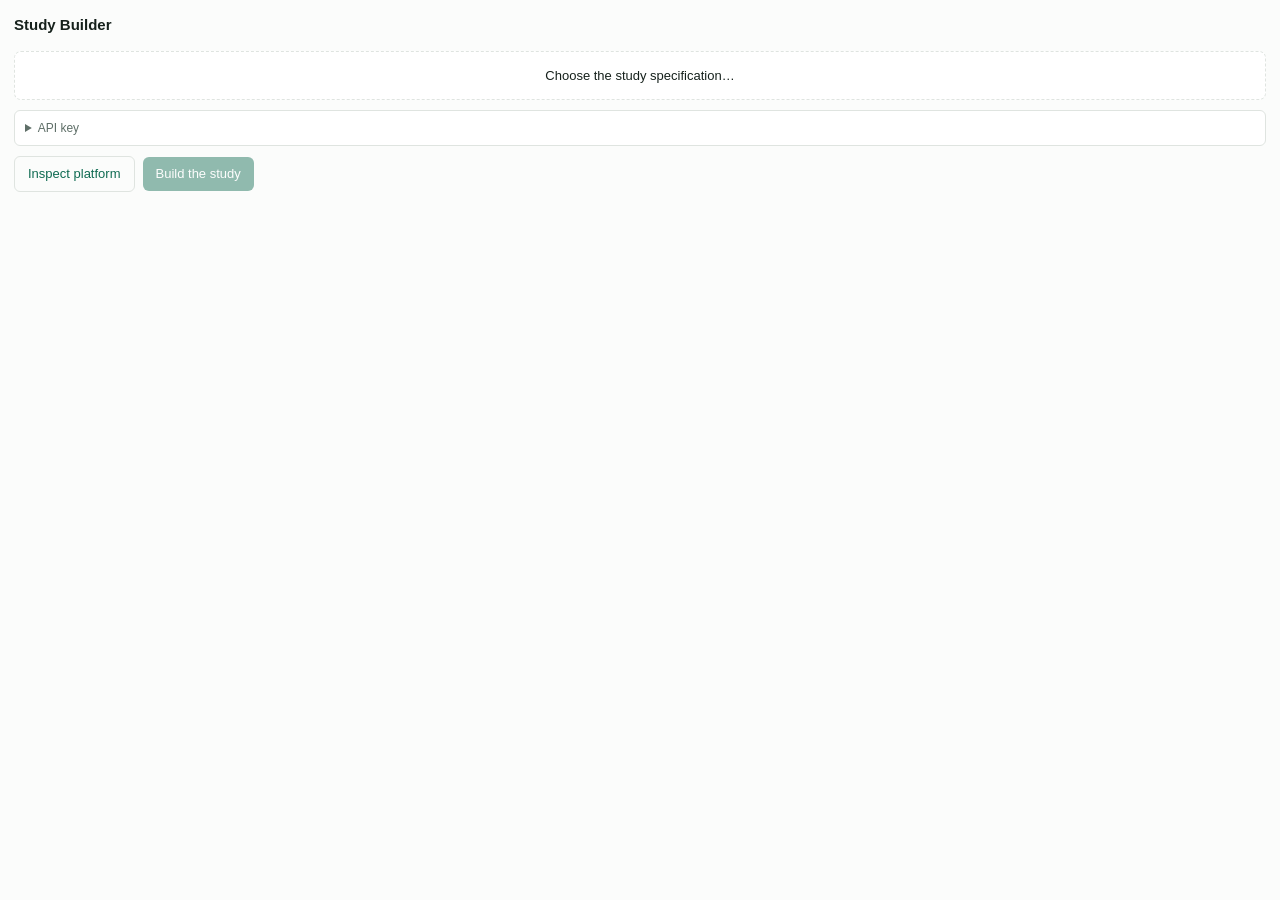
==== extension/panel/panel.html @ f739541d "feat: the human gate, and the run record gate.js turns raw escalations into a reviewer's worklist. T" ====
<!doctype html>
<meta charset="utf-8">
<title>Study Builder</title>
<link rel="stylesheet" href="panel.css">
<body>
<header>
  <h1>Study Builder</h1>
  <span id="platform" class="muted"></span>
</header>

<section id="setup">
  <label class="file">
    <input type="file" id="ir" accept="application/json">
    <span>Choose the study specification…</span>
  </label>
  <div id="irsummary" class="muted"></div>
  <details id="keybox">
    <summary>API key</summary>
    <input type="password" id="key" placeholder="sk-…">
    <button id="savekey" class="ghost">Save</button>
    <p class="muted small">Used only to read this platform's element library and map field types — a couple of calls per platform, never per field.</p>
  </details>
  <div class="row">
    <button id="inspect" class="ghost">Inspect platform</button>
    <button id="start" disabled>Build the study</button>
  </div>
</section>

<section id="progress" hidden>
  <div class="bar"><div id="fill"></div></div>
  <div id="counts" class="muted small"></div>
  <button id="stop" class="ghost small">Stop</button>
</section>

<section id="queue" hidden>
  <h2>Decisions <span id="qhead" class="muted"></span></h2>
  <div id="items"></div>
</section>

<section id="done" hidden>
  <h2>Run record</h2>
  <pre id="record"></pre>
  <div class="row">
    <button id="dljson" class="ghost">Download JSON</button>
    <button id="dltxt" class="ghost">Download summary</button>
  </div>
</section>

<script src="panel.js"></script>
</body>
---- extension/panel/panel.css ----
:root{--ink:#16211c;--dim:#5f6f68;--line:#dfe4e0;--bg:#fbfcfb;--card:#fff;
      --block:#8a2f28;--blockbg:#fbeceb;--flag:#8a5c14;--flagbg:#fbf3e6;--ok:#0f6b52;--okbg:#e7f2ee}
*{box-sizing:border-box}
body{margin:0;padding:14px;font:13px/1.5 ui-sans-serif,-apple-system,"Segoe UI",sans-serif;
     background:var(--bg);color:var(--ink);min-width:340px}
header{display:flex;align-items:baseline;gap:10px;margin-bottom:14px}
h1{font-size:15px;margin:0;font-weight:650}
h2{font-size:12px;text-transform:uppercase;letter-spacing:.06em;color:var(--dim);margin:18px 0 8px}
.muted{color:var(--dim)} .small{font-size:12px}
.row{display:flex;gap:8px;align-items:center;margin-top:10px}
button{font:inherit;border:0;border-radius:6px;padding:7px 13px;background:var(--ok);color:#fff;cursor:pointer}
button:disabled{opacity:.45;cursor:default}
button.ghost{background:transparent;color:var(--ok);border:1px solid var(--line)}
button.small{padding:4px 9px;font-size:12px}
.file{display:block;border:1px dashed var(--line);border-radius:7px;padding:14px;text-align:center;cursor:pointer;background:var(--card)}
.file input{display:none}
input[type=password]{font:inherit;padding:6px 8px;border:1px solid var(--line);border-radius:5px;width:100%;margin:6px 0}
details{margin-top:10px;border:1px solid var(--line);border-radius:6px;padding:8px 10px;background:var(--card)}
summary{cursor:pointer;color:var(--dim);font-size:12px}
.bar{height:6px;background:var(--line);border-radius:99px;overflow:hidden}
#fill{height:100%;width:0;background:var(--ok);transition:width .25s}
.item{background:var(--card);border:1px solid var(--line);border-left-width:3px;border-radius:0 7px 7px 0;padding:11px 13px;margin-bottom:9px}
.item.block{border-left-color:var(--block);background:var(--blockbg)}
.item.flag{border-left-color:var(--flag);background:var(--flagbg)}
.tag{font:11px/1 ui-monospace,monospace;letter-spacing:.06em;text-transform:uppercase;padding:2px 6px;border-radius:99px;border:1px solid currentColor}
.item.block .tag{color:var(--block)} .item.flag .tag{color:var(--flag)}
.q{font-weight:600;margin:7px 0 4px}
.cost{font-size:12px;color:var(--dim);margin-bottom:7px}
.ev{font:11.5px/1.5 ui-monospace,monospace;background:#0000000a;border-radius:5px;padding:6px 8px;margin:6px 0;white-space:pre-wrap;word-break:break-word}
.affects{font-size:11.5px;color:var(--dim)}
.opts{display:flex;gap:6px;flex-wrap:wrap;margin-top:9px}
.opts button{background:#fff;border:1px solid var(--line);color:var(--ink);font-size:12px;padding:5px 10px}
.opts button:hover{border-color:var(--ok);color:var(--ok)}
.resolved{opacity:.5}
pre{background:var(--card);border:1px solid var(--line);border-radius:6px;padding:10px;
    font:11.5px/1.5 ui-monospace,monospace;max-height:240px;overflow:auto;white-space:pre-wrap}
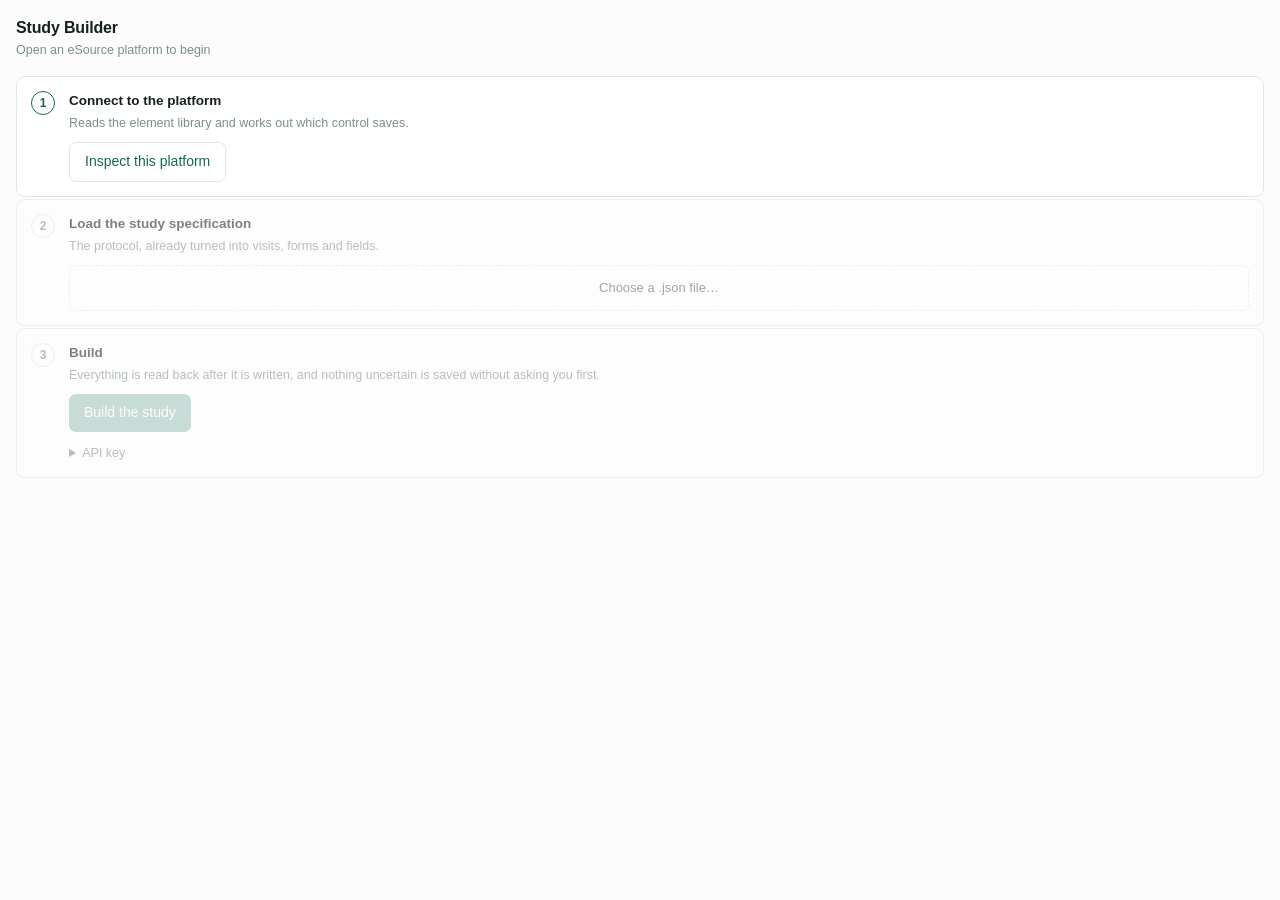
==== commit c3c37d39: "feat: rebuild the panel around what a first-time user needs to know The panel worked but explained n" ====
--- a/extension/panel/panel.html
+++ b/extension/panel/panel.html
@@ -3,48 +3,103 @@
 <title>Study Builder</title>
 <link rel="stylesheet" href="panel.css">
 <body>
+
 <header>
-  <h1>Study Builder</h1>
-  <span id="platform" class="muted"></span>
+  <div>
+    <h1>Study Builder</h1>
+    <div id="platform" class="sub">Open an eSource platform to begin</div>
+  </div>
 </header>
 
+<div id="status" class="status" hidden></div>
+
+<!-- ── setup: three steps, in order, each showing its own state ── -->
 <section id="setup">
-  <label class="file">
-    <input type="file" id="ir" accept="application/json">
-    <span>Choose the study specification…</span>
-  </label>
-  <div id="irsummary" class="muted"></div>
-  <details id="keybox">
-    <summary>API key</summary>
-    <input type="password" id="key" placeholder="sk-…">
-    <button id="savekey" class="ghost">Save</button>
-    <p class="muted small">Used only to read this platform's element library and map field types — a couple of calls per platform, never per field.</p>
+  <ol class="steps">
+    <li id="s1" class="step">
+      <span class="num">1</span>
+      <div class="body">
+        <div class="t">Connect to the platform</div>
+        <div class="d">Reads the element library and works out which control saves.</div>
+        <button id="inspect" class="ghost">Inspect this platform</button>
+        <div id="s1done" class="done" hidden></div>
+      </div>
+    </li>
+
+    <li id="s2" class="step">
+      <span class="num">2</span>
+      <div class="body">
+        <div class="t">Load the study specification</div>
+        <div class="d">The protocol, already turned into visits, forms and fields.</div>
+        <label class="file">
+          <input type="file" id="ir" accept="application/json">
+          <span id="filelabel">Choose a .json file…</span>
+        </label>
+        <div id="s2done" class="done" hidden></div>
+      </div>
+    </li>
+
+    <li id="s3" class="step">
+      <span class="num">3</span>
+      <div class="body">
+        <div class="t">Build</div>
+        <div class="d">Everything is read back after it is written, and nothing
+          uncertain is saved without asking you first.</div>
+        <button id="start" disabled>Build the study</button>
+        <details id="keybox">
+          <summary>API key</summary>
+          <input type="password" id="key" placeholder="sk-…" autocomplete="off">
+          <button id="savekey" class="ghost small">Save key</button>
+          <p class="hint">Two calls per platform — reading the element library and
+             mapping the field types. Nothing per field.</p>
+        </details>
+      </div>
+    </li>
+  </ol>
+</section>
+
+<!-- ── running ── -->
+<section id="progress" hidden>
+  <div class="nowrow">
+    <span class="spin" id="spin"></span>
+    <span id="now" class="now">Starting…</span>
+  </div>
+  <div class="bar"><div id="fill"></div></div>
+  <div class="tiles">
+    <div class="tile"><div class="v" id="cVisits">0</div><div class="k">visits</div></div>
+    <div class="tile"><div class="v" id="cForms">0</div><div class="k">forms</div></div>
+    <div class="tile"><div class="v" id="cFields">0</div><div class="k">fields</div></div>
+    <div class="tile"><div class="v" id="cRules">0</div><div class="k">rules</div></div>
+  </div>
+  <button id="stop" class="ghost small">Stop</button>
+</section>
+
+<!-- ── decisions ── -->
+<section id="queue" hidden>
+  <h2>Your decisions <span id="qhead" class="sub"></span></h2>
+  <p id="qempty" class="empty" hidden>Nothing needs you right now.</p>
+  <div id="items"></div>
+</section>
+
+<!-- ── finished ── -->
+<section id="done" hidden>
+  <div class="finished">
+    <div class="tick">✓</div>
+    <div>
+      <div class="t" id="doneline">Study built</div>
+      <div class="d" id="donesub"></div>
+    </div>
+  </div>
+  <details>
+    <summary>Run record — what was built, from which line, and whether it was verified</summary>
+    <pre id="record"></pre>
   </details>
   <div class="row">
-    <button id="inspect" class="ghost">Inspect platform</button>
-    <button id="start" disabled>Build the study</button>
+    <button id="dljson" class="ghost small">Download JSON</button>
+    <button id="dltxt" class="ghost small">Download summary</button>
   </div>
 </section>
 
-<section id="progress" hidden>
-  <div class="bar"><div id="fill"></div></div>
-  <div id="counts" class="muted small"></div>
-  <button id="stop" class="ghost small">Stop</button>
-</section>
-
-<section id="queue" hidden>
-  <h2>Decisions <span id="qhead" class="muted"></span></h2>
-  <div id="items"></div>
-</section>
-
-<section id="done" hidden>
-  <h2>Run record</h2>
-  <pre id="record"></pre>
-  <div class="row">
-    <button id="dljson" class="ghost">Download JSON</button>
-    <button id="dltxt" class="ghost">Download summary</button>
-  </div>
-</section>
-
+<script src="../agent/gate.js"></script>
 <script src="panel.js"></script>
 </body>
--- a/extension/panel/panel.css
+++ b/extension/panel/panel.css
@@ -1,36 +1,109 @@
-:root{--ink:#16211c;--dim:#5f6f68;--line:#dfe4e0;--bg:#fbfcfb;--card:#fff;
-      --block:#8a2f28;--blockbg:#fbeceb;--flag:#8a5c14;--flagbg:#fbf3e6;--ok:#0f6b52;--okbg:#e7f2ee}
+:root{
+  --ink:#16211c; --ink2:#53645d; --ink3:#7e8f88;
+  --bg:#fbfcfb; --card:#fff; --line:#e0e6e2; --line2:#eef2ef;
+  --go:#0f6b52; --go-soft:#e8f3ef;
+  --stop:#8a2f28; --stop-soft:#fbeceb;
+  --flag:#8a5c14; --flag-soft:#fbf3e6;
+}
+@media (prefers-color-scheme:dark){:root:not([data-theme="light"]){
+  --ink:#e6ede9; --ink2:#a6b6af; --ink3:#7f918a;
+  --bg:#111714; --card:#18201c; --line:#2b3630; --line2:#222b26;
+  --go:#4fc3a1; --go-soft:#122b24;
+  --stop:#e58f88; --stop-soft:#2c1a19;
+  --flag:#d7a55c; --flag-soft:#2a2317;
+}}
 *{box-sizing:border-box}
-body{margin:0;padding:14px;font:13px/1.5 ui-sans-serif,-apple-system,"Segoe UI",sans-serif;
-     background:var(--bg);color:var(--ink);min-width:340px}
-header{display:flex;align-items:baseline;gap:10px;margin-bottom:14px}
-h1{font-size:15px;margin:0;font-weight:650}
-h2{font-size:12px;text-transform:uppercase;letter-spacing:.06em;color:var(--dim);margin:18px 0 8px}
-.muted{color:var(--dim)} .small{font-size:12px}
-.row{display:flex;gap:8px;align-items:center;margin-top:10px}
-button{font:inherit;border:0;border-radius:6px;padding:7px 13px;background:var(--ok);color:#fff;cursor:pointer}
-button:disabled{opacity:.45;cursor:default}
-button.ghost{background:transparent;color:var(--ok);border:1px solid var(--line)}
-button.small{padding:4px 9px;font-size:12px}
-.file{display:block;border:1px dashed var(--line);border-radius:7px;padding:14px;text-align:center;cursor:pointer;background:var(--card)}
+body{margin:0;padding:16px;min-width:360px;background:var(--bg);color:var(--ink);
+     font:14px/1.55 ui-sans-serif,-apple-system,"Segoe UI",sans-serif;-webkit-font-smoothing:antialiased}
+header{margin-bottom:16px}
+h1{font-size:16px;margin:0;font-weight:650;letter-spacing:-.01em}
+h2{font-size:11px;text-transform:uppercase;letter-spacing:.08em;color:var(--ink3);
+   font-weight:600;margin:24px 0 10px}
+.sub{font-size:12.5px;color:var(--ink3)}
+.hint{font-size:11.5px;color:var(--ink3);margin:8px 0 0;line-height:1.45}
+.row{display:flex;gap:8px;margin-top:12px}
+
+button{font:inherit;border:0;border-radius:7px;padding:8px 15px;background:var(--go);
+       color:#fff;cursor:pointer;font-weight:500}
+button:disabled{opacity:.4;cursor:default}
+button.ghost{background:transparent;color:var(--go);border:1px solid var(--line);font-weight:400}
+button.ghost:hover:not(:disabled){border-color:var(--go)}
+button.small{padding:5px 11px;font-size:12.5px}
+
+/* ── the three steps ── */
+.steps{list-style:none;margin:0;padding:0;display:flex;flex-direction:column;gap:2px}
+.step{display:grid;grid-template-columns:26px 1fr;gap:12px;padding:14px;
+      background:var(--card);border:1px solid var(--line);border-radius:9px;
+      opacity:.55;transition:opacity .2s}
+.step.active,.step.complete{opacity:1}
+.step .num{width:24px;height:24px;border-radius:50%;border:1.5px solid var(--line);
+           display:grid;place-items:center;font-size:12px;color:var(--ink3);font-weight:600}
+.step.active .num{border-color:var(--go);color:var(--go)}
+.step.complete .num{background:var(--go);border-color:var(--go);color:#fff}
+.step.complete .num::after{content:"✓"}
+.step.complete .num{font-size:0}
+.step.complete .num::after{font-size:13px}
+.step .t{font-weight:600;font-size:13.5px;margin-bottom:2px}
+.step .d{font-size:12.5px;color:var(--ink3);margin-bottom:10px;line-height:1.45}
+.step .done{font-size:12.5px;color:var(--go);margin-top:8px;line-height:1.5}
+
+.file{display:block;border:1.5px dashed var(--line);border-radius:7px;padding:12px;
+      text-align:center;cursor:pointer;font-size:13px;color:var(--ink2)}
+.file:hover{border-color:var(--go);color:var(--go)}
 .file input{display:none}
-input[type=password]{font:inherit;padding:6px 8px;border:1px solid var(--line);border-radius:5px;width:100%;margin:6px 0}
-details{margin-top:10px;border:1px solid var(--line);border-radius:6px;padding:8px 10px;background:var(--card)}
-summary{cursor:pointer;color:var(--dim);font-size:12px}
-.bar{height:6px;background:var(--line);border-radius:99px;overflow:hidden}
-#fill{height:100%;width:0;background:var(--ok);transition:width .25s}
-.item{background:var(--card);border:1px solid var(--line);border-left-width:3px;border-radius:0 7px 7px 0;padding:11px 13px;margin-bottom:9px}
-.item.block{border-left-color:var(--block);background:var(--blockbg)}
-.item.flag{border-left-color:var(--flag);background:var(--flagbg)}
-.tag{font:11px/1 ui-monospace,monospace;letter-spacing:.06em;text-transform:uppercase;padding:2px 6px;border-radius:99px;border:1px solid currentColor}
-.item.block .tag{color:var(--block)} .item.flag .tag{color:var(--flag)}
-.q{font-weight:600;margin:7px 0 4px}
-.cost{font-size:12px;color:var(--dim);margin-bottom:7px}
-.ev{font:11.5px/1.5 ui-monospace,monospace;background:#0000000a;border-radius:5px;padding:6px 8px;margin:6px 0;white-space:pre-wrap;word-break:break-word}
-.affects{font-size:11.5px;color:var(--dim)}
-.opts{display:flex;gap:6px;flex-wrap:wrap;margin-top:9px}
-.opts button{background:#fff;border:1px solid var(--line);color:var(--ink);font-size:12px;padding:5px 10px}
-.opts button:hover{border-color:var(--ok);color:var(--ok)}
-.resolved{opacity:.5}
-pre{background:var(--card);border:1px solid var(--line);border-radius:6px;padding:10px;
-    font:11.5px/1.5 ui-monospace,monospace;max-height:240px;overflow:auto;white-space:pre-wrap}
+details{margin-top:12px}
+summary{cursor:pointer;font-size:12.5px;color:var(--ink3)}
+input[type=password]{font:inherit;padding:7px 9px;border:1px solid var(--line);
+                     border-radius:6px;width:100%;margin:8px 0;background:var(--card);color:var(--ink)}
+
+/* ── running ── */
+.nowrow{display:flex;align-items:center;gap:9px;margin-bottom:9px}
+.now{font-size:13px;color:var(--ink2);overflow:hidden;text-overflow:ellipsis;white-space:nowrap}
+.spin{width:11px;height:11px;border-radius:50%;border:2px solid var(--line);
+      border-top-color:var(--go);animation:sp .7s linear infinite;flex:none}
+@keyframes sp{to{transform:rotate(360deg)}}
+@media (prefers-reduced-motion:reduce){.spin{animation:none}}
+.bar{height:5px;background:var(--line2);border-radius:99px;overflow:hidden}
+#fill{height:100%;width:0;background:var(--go);transition:width .3s}
+.tiles{display:grid;grid-template-columns:repeat(4,1fr);gap:1px;background:var(--line);
+       border:1px solid var(--line);border-radius:8px;overflow:hidden;margin:12px 0}
+.tile{background:var(--card);padding:9px 4px;text-align:center}
+.tile .v{font-size:16px;font-weight:600;font-variant-numeric:tabular-nums;line-height:1.2}
+.tile .k{font-size:10.5px;color:var(--ink3);text-transform:uppercase;letter-spacing:.05em}
+
+/* ── decisions ── */
+.empty{font-size:13px;color:var(--ink3);font-style:italic;margin:0}
+.item{background:var(--card);border:1px solid var(--line);border-left-width:3px;
+      border-radius:0 9px 9px 0;padding:13px 15px;margin-bottom:10px}
+.item.block{border-left-color:var(--stop);background:var(--stop-soft)}
+.item.flag{border-left-color:var(--flag);background:var(--flag-soft)}
+.tag{display:inline-block;font:10.5px/1 ui-monospace,monospace;letter-spacing:.07em;
+     text-transform:uppercase;padding:3px 7px;border-radius:99px;border:1px solid currentColor}
+.item.block .tag{color:var(--stop)} .item.flag .tag{color:var(--flag)}
+.q{font-weight:600;margin:9px 0 4px;font-size:13.5px;line-height:1.4}
+.cost{font-size:12.5px;color:var(--ink2);margin-bottom:8px}
+.affects{font:11.5px/1.5 ui-monospace,monospace;color:var(--ink3);margin-bottom:6px}
+.ev{font:11.5px/1.55 ui-monospace,monospace;background:#00000008;border-radius:6px;
+    padding:8px 10px;margin:7px 0;white-space:pre-wrap;word-break:break-word}
+@media (prefers-color-scheme:dark){.ev{background:#ffffff0a}}
+.opts{display:flex;gap:7px;flex-wrap:wrap;margin-top:11px}
+.opts button{background:var(--card);border:1px solid var(--line);color:var(--ink);
+             font-size:12.5px;padding:6px 12px;font-weight:400}
+.opts button:hover{border-color:var(--go);color:var(--go)}
+.item.resolved{opacity:.45}
+
+/* ── finished ── */
+.finished{display:flex;gap:12px;align-items:center;background:var(--go-soft);
+          border:1px solid var(--go);border-radius:9px;padding:14px;margin-bottom:12px}
+.tick{width:30px;height:30px;border-radius:50%;background:var(--go);color:#fff;
+      display:grid;place-items:center;font-size:16px;flex:none}
+.finished .t{font-weight:650;font-size:14px}
+.finished .d{font-size:12.5px;color:var(--ink2)}
+pre{background:var(--card);border:1px solid var(--line);border-radius:7px;padding:11px;
+    font:11.5px/1.55 ui-monospace,monospace;max-height:260px;overflow:auto;
+    white-space:pre-wrap;margin:8px 0 0}
+
+.status{border-left:3px solid var(--stop);background:var(--stop-soft);padding:11px 13px;
+        border-radius:0 8px 8px 0;margin-bottom:14px;font-size:12.5px;
+        white-space:pre-wrap;word-break:break-word;line-height:1.5}
+.status.ok{border-left-color:var(--go);background:var(--go-soft)}
